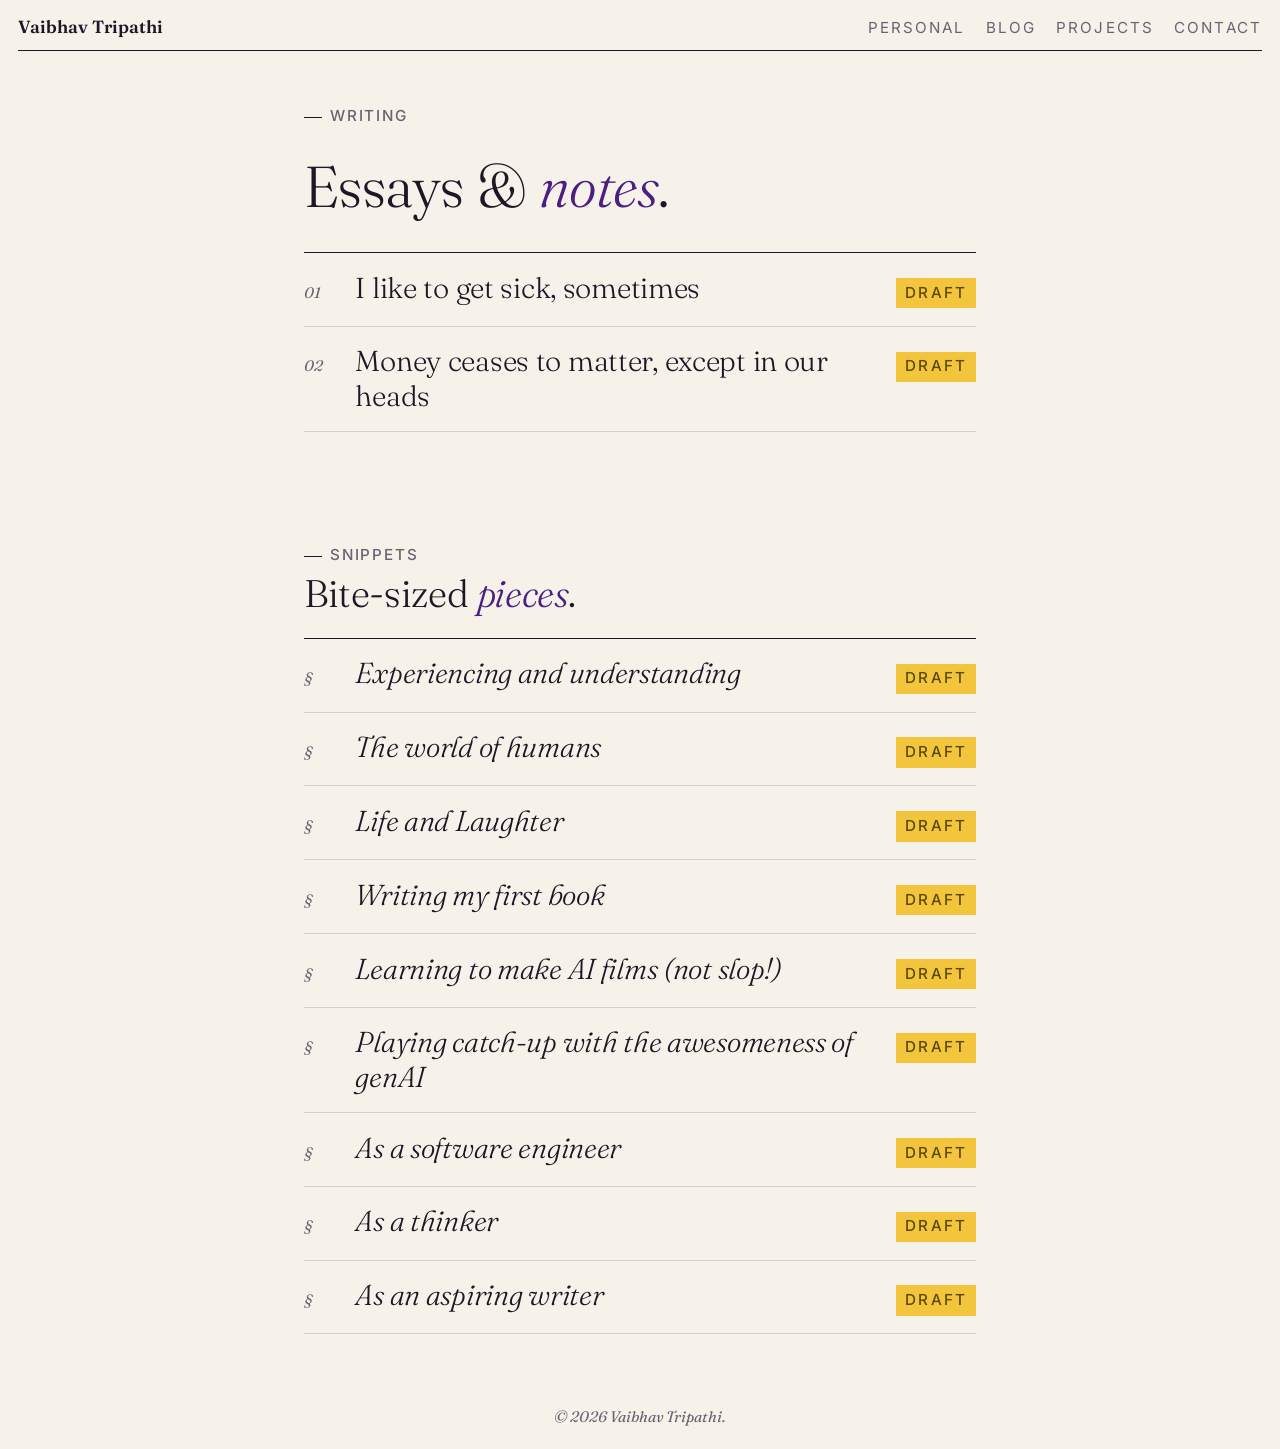
==== blog/index.html @ 3d1169d5 "Blog, snippets, writing tool, and homepage redesign - Hero: new personal statement with snippet-link" ====
<!DOCTYPE html>
<html lang="en">
<head>
  <meta charset="UTF-8" />
  <meta name="viewport" content="width=device-width, initial-scale=1.0" />
  <title>Blog — Vaibhav Tripathi</title>
  <meta name="description" content="Essays and notes by Vaibhav Tripathi." />
  <meta name="theme-color" content="#f6f2ea" />
  <link rel="preconnect" href="https://fonts.googleapis.com" />
  <link rel="preconnect" href="https://fonts.gstatic.com" crossorigin />
  <link href="https://fonts.googleapis.com/css2?family=Fraunces:ital,opsz,wght@0,9..144,300;0,9..144,600;1,9..144,300;1,9..144,600&family=Inter:wght@400;500&display=swap" rel="stylesheet" />
  <link rel="stylesheet" href="../style.css" />
  <link rel="stylesheet" href="../post.css" />
</head>
<body>
  <header class="site-header">
    <nav class="nav">
      <a href="../" class="brand">Vaibhav Tripathi</a>
      <ul class="nav-links">
        <li><a href="../#personal">Personal</a></li>
        <li><a href="../blog/">Blog</a></li>
        <li><a href="../#projects">Projects</a></li>
        <li><a href="../#contact">Contact</a></li>
      </ul>
    </nav>
  </header>

  <main>
    <section class="post">
      <p class="label">Writing</p>
      <h1 class="serif">Essays &amp; <em>notes</em>.</h1>
      <ol class="post-index post-index-essays">
        <li>
          <a href="i-like-to-get-sick-sometimes.html">
            <span class="num">01</span>
            <h2 class="serif">I like to get sick, sometimes</h2>
            <span class="draft">Draft</span>
          </a>
        </li>
        <li>
          <a href="money-ceases-to-matter.html">
            <span class="num">02</span>
            <h2 class="serif">Money ceases to matter, except in our heads</h2>
            <span class="draft">Draft</span>
          </a>
        </li>
      </ol>

      <h2 id="snippets" class="section-title serif"><span class="label">Snippets</span>Bite-sized <em>pieces</em>.</h2>
      <ol class="post-index post-index-snippets">
        <li>
          <a href="snippets/experiencing-and-understanding.html">
            <span class="num">&sect;</span>
            <h2 class="serif">Experiencing and understanding</h2>
            <span class="draft">Draft</span>
          </a>
        </li>
        <li>
          <a href="snippets/world-of-humans.html">
            <span class="num">&sect;</span>
            <h2 class="serif">The world of humans</h2>
            <span class="draft">Draft</span>
          </a>
        </li>
        <li>
          <a href="snippets/life-and-laughter.html">
            <span class="num">&sect;</span>
            <h2 class="serif">Life and Laughter</h2>
            <span class="draft">Draft</span>
          </a>
        </li>
        <li>
          <a href="snippets/writing-my-first-book.html">
            <span class="num">&sect;</span>
            <h2 class="serif">Writing my first book</h2>
            <span class="draft">Draft</span>
          </a>
        </li>
        <li>
          <a href="snippets/learning-to-make-ai-films.html">
            <span class="num">&sect;</span>
            <h2 class="serif">Learning to make AI films (not slop!)</h2>
            <span class="draft">Draft</span>
          </a>
        </li>
        <li>
          <a href="snippets/catching-up-with-generative-ai.html">
            <span class="num">&sect;</span>
            <h2 class="serif">Playing catch-up with the awesomeness of genAI</h2>
            <span class="draft">Draft</span>
          </a>
        </li>
        <li>
          <a href="snippets/as-a-software-engineer.html">
            <span class="num">&sect;</span>
            <h2 class="serif">As a software engineer</h2>
            <span class="draft">Draft</span>
          </a>
        </li>
        <li>
          <a href="snippets/as-a-thinker.html">
            <span class="num">&sect;</span>
            <h2 class="serif">As a thinker</h2>
            <span class="draft">Draft</span>
          </a>
        </li>
        <li>
          <a href="snippets/as-an-aspiring-writer.html">
            <span class="num">&sect;</span>
            <h2 class="serif">As an aspiring writer</h2>
            <span class="draft">Draft</span>
          </a>
        </li>
      </ol>
    </section>
  </main>

  <footer class="site-footer">
    <p>&copy; <span id="year"></span> Vaibhav Tripathi.</p>
  </footer>

  <script>
    document.getElementById('year').textContent = new Date().getFullYear();
  </script>
</body>
</html>
---- style.css ----
/* ==================================================================
   vaibhavtripathi.github.io — "Editorial" bento theme
   Purple + yellow on paper. Fraunces (display) + Inter (text).

   Layout:
     Desktop : 12 cols × 6 rows, fills exactly 100dvh (no scroll).
     Tablet  : 6 cols, rows auto-size, page scrolls.
     Phone   : 2 cols → full-width tiles.

   Everything tweakable lives in :root below. Use admin.html to
   experiment with presets / colours / fonts and export a new block.
================================================================== */

:root {
  /* Colours */
  --bg: #f6f2ea;
  --tile: #fbf9f4;
  --tile-hover: #ffffff;
  --line: #d8d0c2;
  --text: #1d1726;
  --muted: #6b6373;
  --purple: #4b1f82;
  --purple-soft: #ebe2f6;
  --yellow: #f2c53d;
  --yellow-ink: #5c4a05;
  --on-purple: #f6f2ea; /* text on the purple tile */
  --on-yellow: #1d1726; /* headings + links on the yellow tile */

  /* Type */
  --font-display: "Fraunces", Georgia, "Times New Roman", serif;
  --font-text: "Inter", -apple-system, BlinkMacSystemFont, "Segoe UI", system-ui, sans-serif;
  --display-weight: 300;
  --display-tracking: -0.01em;
  --display-scale: 1; /* multiplier on heading sizes */
  --text-scale: 1;    /* multiplier on body sizes */
  /* Floor for all text on the site (= blog-list title size). Nothing renders smaller. */
  --text-min: calc(clamp(0.95rem, 0.7vw + 0.6vh, 1.35rem) * var(--display-scale));

  /* Layout */
  --pad: 18px;
  --gap: 1px; /* hairline grid: tiles share 1px borders */
  --radius: 0px;
}

/* ---------- Reset ---------- */
* { box-sizing: border-box; }
html { scroll-behavior: smooth; }
html, body { height: 100%; }
body {
  margin: 0;
  min-height: 100dvh;
  display: flex;
  flex-direction: column;
  font-family: var(--font-text);
  background: var(--bg);
  color: var(--text);
  line-height: 1.5;
  -webkit-font-smoothing: antialiased;
}
a { color: inherit; text-decoration: none; }
ul, ol { list-style: none; margin: 0; padding: 0; }
h1, h2, h3, p { margin: 0; }

.serif { font-family: var(--font-display); font-weight: var(--display-weight); letter-spacing: var(--display-tracking); }
.serif i, .serif em { font-style: italic; color: var(--purple); }

/* ---------- Header ---------- */
.site-header {
  flex: 0 0 auto;
  margin: 0 var(--pad);
  padding: 14px 0 10px;
  border-bottom: 1px solid var(--text);
}
.nav { display: flex; align-items: center; justify-content: space-between; gap: 16px; }
.brand { font-family: var(--font-display); font-weight: 600; font-size: 1.1rem; }
.masthead-meta { font-size: var(--text-min); letter-spacing: 0.14em; text-transform: uppercase; color: var(--muted); }
.masthead-meta a { border-bottom: 1px solid transparent; transition: color 0.2s, border-color 0.2s; }
.masthead-meta a:hover { color: var(--purple); border-color: var(--purple); }
.nav-links { display: flex; gap: 20px; }
.nav-links a { font-size: var(--text-min); letter-spacing: 0.14em; text-transform: uppercase; color: var(--muted); }
.nav-links a:hover { color: var(--purple); }

/* ---------- Grid ---------- */
main { flex: 1 1 auto; min-height: 0; padding: var(--pad); display: flex; }
.bento {
  flex: 1;
  display: grid;
  gap: var(--gap);
  grid-template-columns: repeat(12, minmax(0, 1fr));
  grid-template-rows: repeat(6, minmax(0, 1fr));
  min-height: 0;
  background: var(--line);
  border: 1px solid var(--line);
}
.tile {
  position: relative;
  overflow: hidden;
  display: flex;
  flex-direction: column;
  padding: clamp(14px, 1.6vw, 28px);
  min-height: 0;
  min-width: 0;
  background: var(--tile);
  border-radius: var(--radius);
  transition: background 0.2s;
}
.tile:hover { background: var(--tile-hover); }
.tile p { overflow: hidden; color: var(--muted); line-height: 1.55; }

.label { font-size: var(--text-min); letter-spacing: 0.12em; text-transform: uppercase; margin-bottom: 0.6em; color: var(--muted); font-weight: 500; }
.label::before { content: ""; display: inline-block; width: 18px; height: 1px; background: var(--text); vertical-align: middle; margin-right: 8px; }

/* Placement (12 × 6) */
.t-hero    { grid-column: 1 / 8;   grid-row: 1 / 5; }
.t-blog    { grid-column: 8 / 11;  grid-row: 1 / 5; }
.t-avail   { grid-column: 11 / 13; grid-row: 1 / 3; }
.t-contact { grid-column: 11 / 13; grid-row: 3 / 5; }
.t-about   { grid-column: 1 / 4;   grid-row: 5 / 7; }
.t-p1      { grid-column: 4 / 7;   grid-row: 5 / 7; }
.t-p2      { grid-column: 7 / 10;  grid-row: 5 / 7; }
.t-p3      { grid-column: 10 / 13; grid-row: 5 / 7; }

/* Fluid type: scales with both axes so tiles stay filled on wide + tall screens */
.t-hero h1 { font-size: calc(clamp(1.8rem, 2.4vw + 2.2vh, 5rem) * var(--display-scale)); line-height: 1.02; }
.t-hero p.tagline { font-size: max(var(--text-min), calc(clamp(0.9rem, 0.6vw + 0.6vh, 1.25rem) * var(--text-scale))); max-width: 34em; }
.tile h2 { font-size: calc(clamp(1.1rem, 1vw + 0.8vh, 1.9rem) * var(--display-scale)); line-height: 1.15; }
.tile h3 { font-size: var(--text-min); line-height: 1.2; }
.tile p { font-size: max(var(--text-min), calc(clamp(0.78rem, 0.45vw + 0.45vh, 1rem) * var(--text-scale))); }
.tags { display: flex; gap: 12px; flex-wrap: wrap; }
.tags span { font-size: var(--text-min); }

/* ---------- Hero ---------- */
.t-hero { justify-content: flex-end; }
.t-hero .big-letter {
  position: absolute; right: -0.05em; top: -0.25em; z-index: 0; pointer-events: none;
  font-family: var(--font-display); font-weight: 600; line-height: 1;
  font-size: clamp(10rem, 18vw + 6vh, 32rem); color: var(--yellow);
}
.t-hero > * { position: relative; z-index: 1; }
.t-hero h1 { margin-bottom: 0.3em; max-width: 12em; }

/* Lead-in: smaller serif, muted, sits just above the headline */
.hero-lead {
  font-size: max(var(--text-min), calc(clamp(0.95rem, 0.7vw + 0.7vh, 1.4rem) * var(--text-scale)));
  font-style: italic; color: var(--muted); max-width: 30em; margin-bottom: 0.9em; line-height: 1.4;
}
.hero-lead em { font-style: normal; color: var(--purple); }

/* Headline: largest type on the page */
.t-hero h1 { font-size: calc(clamp(2.1rem, 2.9vw + 2.6vh, 5.8rem) * var(--display-scale)); }

/* Marker highlight on the key word, drawn in on load */
.hl {
  font-style: italic; font-weight: 600; white-space: nowrap;
  background-image: linear-gradient(var(--yellow), var(--yellow));
  background-repeat: no-repeat; background-size: 0% 0.42em; background-position: 0 86%;
  padding: 0 0.06em; margin: 0 -0.06em;
  animation: hl-draw 0.7s cubic-bezier(0.2, 0.7, 0.2, 1) 0.4s forwards;
}
@keyframes hl-draw { to { background-size: 100% 0.42em; } }
/* lighter variant inside the lead-in: keeps the lead's italic, darkens the word */
.hero-lead .hl { font-weight: 600; color: var(--text); animation-delay: 0.15s; }
@media (prefers-reduced-motion: reduce) { .hl { animation: none; background-size: 100% 0.42em; } }

/* Headline phrases link to snippets */
.hero-link {
  text-decoration: underline; text-decoration-thickness: 0.045em; text-underline-offset: 0.14em;
  text-decoration-color: var(--purple); text-decoration-skip-ink: auto;
  transition: color 0.2s, text-decoration-color 0.2s;
}
.hero-link:hover { color: var(--purple); text-decoration-color: var(--yellow); }
.hero-link:hover em { color: var(--text); }

/* "Through · conversations · science · art" */
.hero-through { display: flex; flex-wrap: wrap; align-items: baseline; gap: 0 0.9em; color: var(--text); }
.hero-through .through-label { font-size: var(--text-min); letter-spacing: 0.14em; text-transform: uppercase; color: var(--muted); font-weight: 500; }
.hero-through span:not(.through-label) { font-family: var(--font-display); font-style: italic; font-size: 1.25em; color: var(--text); }
.hero-through span:not(.through-label) + span::before { content: "·"; color: var(--yellow); font-weight: 700; font-style: normal; margin-right: 0.9em; }
.hero-through span:not(.through-label) + span.amp::before { content: "&"; font-family: var(--font-display); font-style: italic; font-weight: var(--display-weight); color: var(--purple); }
.hero-through { gap: 0 0.9em; }
.hero-through span.amp { margin-right: -0.9em; } /* pull the period flush against "art" */
.btn { font-size: var(--text-min); letter-spacing: 0.12em; text-transform: uppercase; font-weight: 500; }
.btn-text { border-bottom: 1px solid var(--text); padding-bottom: 2px; }
.btn-text:hover { color: var(--purple); border-color: var(--purple); }

/* ---------- Status ---------- */
.t-avail { justify-content: flex-start; }
.dot { display: inline-block; width: 8px; height: 8px; border-radius: 50%; background: var(--purple); }
.t-avail .label { flex-shrink: 0; }
.now-list { margin-top: 0.4em; font-family: var(--font-display); font-size: calc(clamp(1rem, 0.8vw + 0.6vh, 1.5rem) * var(--display-scale)); line-height: 1.25; color: var(--text); }
.now-list li { position: relative; padding-left: 1.1em; }
.now-list li + li { margin-top: 0.6em; }
.now-list li::before { content: "\2192"; position: absolute; left: 0; color: var(--yellow); font-weight: 700; transition: transform 0.2s; }
.now-list li:hover::before { transform: translateX(3px); }
.now-list a { display: block; }
.now-list a:hover { color: var(--purple); }
.now-list i { color: var(--purple); }

/* ---------- Writings (tall purple tile) ---------- */
.t-blog { background: var(--purple); color: var(--on-purple); }
.t-blog:hover { background: var(--purple); }
.t-blog > * { flex-shrink: 0; } /* keep label/footer from collapsing if the tile is full */
.t-blog .label { color: color-mix(in srgb, var(--on-purple) 70%, transparent); }
.t-blog .label::before { background: var(--yellow); }
.blog-heading { font-weight: var(--display-weight); margin-bottom: 0.4em; }
.blog-heading em { color: var(--yellow); }
.sub-label { margin-top: auto; margin-bottom: 0.2em; font-size: var(--text-min); letter-spacing: 0.12em; text-transform: uppercase; color: color-mix(in srgb, var(--on-purple) 60%, transparent); font-weight: 500; }
.blog-list { display: flex; flex-direction: column; }
.blog-list li { border-top: 1px solid color-mix(in srgb, var(--on-purple) 18%, transparent); }
.blog-list li:first-child { border-top: 0; }
.blog-list a { display: flex; align-items: baseline; gap: 12px; padding: 0.45em 0; }
.blog-list .num { flex: 0 0 auto; font-family: var(--font-display); font-style: italic; color: var(--yellow); font-size: var(--text-min); }
.blog-list h3 { font-weight: var(--display-weight); color: var(--on-purple); }
.blog-list a:hover h3 { color: var(--yellow); }
.blog-snippets h3 { font-style: italic; }
.blog-all { align-self: flex-start; margin-top: auto; padding-top: 0.8em; color: var(--on-purple); border-color: var(--yellow); }
.blog-all:hover { color: var(--yellow); border-color: var(--yellow); }

/* ---------- Contact ---------- */
.t-contact { justify-content: space-between; background: var(--yellow); color: var(--on-yellow); }
.t-contact:hover { background: var(--yellow); }
.t-contact p { color: var(--yellow-ink); }
.t-contact .label::before { background: var(--on-yellow); }
.t-contact h2 { font-weight: var(--display-weight); font-size: calc(clamp(1.4rem, 1.4vw + 1vh, 2.6rem) * var(--display-scale)); }
.contact-links { display: grid; grid-template-columns: repeat(4, max-content); gap: clamp(10px, 1.2vw, 18px) clamp(12px, 1.3vw, 22px); }
.contact-links a { display: grid; place-items: center; width: clamp(28px, 2.2vw + 1vh, 40px); height: clamp(28px, 2.2vw + 1vh, 40px); color: #000; transition: color 0.2s, transform 0.2s; }
.contact-links svg { width: 70%; height: 70%; fill: currentColor; }
.contact-links a:hover { color: var(--purple); transform: translateY(-2px); }

/* ---------- Personal (photo tile) ---------- */
.t-personal { justify-content: flex-end; color: #fff; background: #1d1726; }
.t-personal:hover { background: #1d1726; }
.personal-photo {
  position: absolute; inset: 0; width: 100%; height: 100%; z-index: 0;
  object-fit: cover; object-position: 50% 46%; /* both faces in frame, pizza along the bottom */
  transition: transform 0.6s ease;
}
.t-personal:hover .personal-photo { transform: scale(1.04); }
/* bottom scrim so the caption stays legible on any crop */
.t-personal::after {
  content: ""; position: absolute; inset: 0; z-index: 1; pointer-events: none;
  background: linear-gradient(to top, rgba(29, 23, 38, 0.88) 0%, rgba(29, 23, 38, 0.45) 45%, rgba(29, 23, 38, 0) 75%);
}
.t-personal .label, .t-personal .personal-caption { position: relative; z-index: 2; }
.t-personal .label { color: rgba(255, 255, 255, 0.78); margin-bottom: 0.4em; }
.t-personal .label::before { background: var(--yellow); }
.personal-caption {
  font-size: calc(clamp(1.1rem, 1vw + 0.9vh, 1.9rem) * var(--display-scale));
  line-height: 1.15; text-wrap: balance;
  text-shadow: 0 1px 2px rgba(0, 0, 0, 0.35);
}
.personal-caption em { color: var(--yellow); }
.personal-caption::after { content: " \2197"; font-style: normal; font-size: 0.7em; color: var(--yellow); opacity: 0.8; }
.t-personal:hover .personal-caption { color: var(--yellow); }

/* ---------- Projects ---------- */
.proj .num { position: absolute; top: 14px; right: 16px; font-family: var(--font-display); font-style: italic; color: var(--muted); font-size: max(var(--text-min), clamp(0.9rem, 0.9vw, 1.2rem)); }
.proj h3 { margin: 0.4em 0 0.4em; font-weight: 600; padding-right: 30px; }
.proj .tags { margin-top: auto; padding-top: 10px; }
.proj .tags span { letter-spacing: 0.1em; text-transform: uppercase; color: var(--muted); }
.proj .tags span::before { content: "· "; color: var(--yellow); font-weight: 700; }
.proj:hover h3 { color: var(--purple); }
.t-p1 { background: var(--purple-soft); }
.t-p1:hover { background: var(--purple-soft); }
/* Featured article (generated from content/posts.json → "featured": true) */
.t-featured .num { font-size: clamp(1.4rem, 1.6vw, 2.2rem); color: var(--purple); opacity: 0.55; top: 8px; }
.t-featured h3 { font-weight: var(--display-weight); font-size: calc(clamp(1.15rem, 1vw + 0.9vh, 1.9rem) * var(--display-scale)); line-height: 1.12; }
.t-featured h3 em { color: var(--purple); }
.t-featured .label::before { background: var(--purple); }
.t-featured:hover h3 { color: var(--purple); }
.t-featured .tags span::before { color: var(--purple); }

/* ---------- Footer (only shown when the page scrolls) ---------- */
.site-footer { display: none; color: var(--muted); font-family: var(--font-display); font-style: italic; }

/* ================= Tablet ================= */
@media (max-width: 1024px) {
  /* Release the fixed-height chain: with a definite container height and
     negative free space, auto rows never grow past their minimum and tiles
     overlap. Let the page flow and scroll instead. */
  html, body { height: auto; }
  body { min-height: 100dvh; }
  main { flex: none; display: block; min-height: 0; }
  .bento {
    grid-template-columns: repeat(6, minmax(0, 1fr));
    grid-template-rows: none;
    grid-auto-rows: minmax(150px, auto);
    min-height: calc(100dvh - 72px); /* still fill the first screen */
  }
  .t-hero    { grid-column: 1 / 7; grid-row: auto; min-height: 44dvh; }
  .t-avail   { grid-column: 1 / 3; grid-row: auto; }
  .t-contact { grid-column: 3 / 7; grid-row: auto; }
  .t-blog    { grid-column: 1 / 7; grid-row: auto; }
  .t-about   { grid-column: 1 / 4; grid-row: auto; }
  .t-p1      { grid-column: 4 / 7; grid-row: auto; }
  .t-p2      { grid-column: 1 / 4; grid-row: auto; }
  .t-p3      { grid-column: 4 / 7; grid-row: auto; }
  .tile p { overflow: visible; }
  .masthead-meta { display: none; }
  .site-footer { display: block; text-align: center; padding: 0 16px 20px; font-size: var(--text-min); }
}

/* ================= Phone ================= */
@media (max-width: 600px) {
  :root { --text-min: calc(clamp(0.95rem, 4.5vw, 1.25rem) * var(--display-scale)); }
  .bento { grid-template-columns: repeat(2, minmax(0, 1fr)); grid-auto-rows: minmax(120px, auto); }
  .t-hero    { grid-column: 1 / 3; min-height: 60dvh; }
  .t-avail, .t-blog, .t-contact, .t-about, .t-p1, .t-p2, .t-p3 { grid-column: 1 / 3; }
  .nav-links { display: none; }
  /* width-only type scale: vh-based sizes get too big on tall narrow screens */
  .t-hero h1 { font-size: calc(clamp(1.8rem, 9vw, 2.8rem) * var(--display-scale)); overflow-wrap: break-word; }
  .t-hero .big-letter { font-size: clamp(10rem, 60vw, 16rem); }
  .tile h2 { font-size: calc(clamp(1.1rem, 5.5vw, 1.6rem) * var(--display-scale)); }
  .tile h3 { font-size: var(--text-min); }
  .tile p { font-size: max(var(--text-min), calc(clamp(0.8rem, 3.6vw, 0.95rem) * var(--text-scale))); }
}
---- post.css ----
/* ==================================================================
   Blog pages — loaded after style.css so it inherits :root tokens
   (colours, fonts) and the header, then switches the body from the
   fixed-height bento grid to a normal scrolling article layout.
================================================================== */

html, body { height: auto; }
body { min-height: 100dvh; }
main { flex: 1 1 auto; display: block; padding: 0 var(--pad); }

.masthead-meta { display: none; }

/* ---------- Article ---------- */
.post {
  max-width: 42rem;
  margin: 0 auto;
  padding: clamp(32px, 6vh, 72px) 0 clamp(40px, 8vh, 96px);
}
.post-meta {
  display: flex; align-items: center; gap: 14px; flex-wrap: wrap;
  font-size: var(--text-min); letter-spacing: 0.14em; text-transform: uppercase; color: var(--muted); font-weight: 500;
}
.post-meta .num { font-family: var(--font-display); font-style: italic; text-transform: none; letter-spacing: 0; font-size: max(var(--text-min), 1rem); }
.post-meta .draft { background: var(--yellow); color: var(--yellow-ink); padding: 0.25em 0.6em; }
.post-meta .kind { background: var(--purple-soft); color: var(--purple); padding: 0.25em 0.6em; }
.post-snippet h1 { font-size: clamp(1.8rem, 4vw, 3rem); }
.post-back { margin-top: 1.6em; }
.post-back .btn-text { font-size: var(--text-min); }
.post h1 {
  margin: 0.5em 0 0.6em;
  font-size: clamp(2rem, 5vw, 3.6rem);
  line-height: 1.05;
  max-width: 14em;
}
.post .lede { font-family: var(--font-display); font-style: italic; font-size: max(var(--text-min), 1.2rem); color: var(--muted); line-height: 1.5; }
.post hr { border: 0; border-top: 1px solid var(--text); margin: 2em 0; }
.post-body p { margin: 0 0 1.2em; font-size: max(var(--text-min), 1.02rem); line-height: 1.75; color: var(--text); }
.post-body p:first-of-type::first-letter {
  font-family: var(--font-display); font-weight: 600; color: var(--purple);
  font-size: 3.2em; float: left; line-height: 0.8; margin: 0.08em 0.12em 0 0;
}
.post-body h2 { font-size: max(var(--text-min), 1.5rem); margin: 1.8em 0 0.6em; line-height: 1.2; }
.post-body a { border-bottom: 1px solid var(--text); }
.post-body a:hover { color: var(--purple); border-color: var(--purple); }
.post-body h3 { font-size: max(var(--text-min), 1.2rem); margin: 1.5em 0 0.5em; }
.post-body ul, .post-body ol { margin: 0 0 1.2em; padding-left: 1.4em; font-size: max(var(--text-min), 1.02rem); line-height: 1.75; }
.post-body ul { list-style: disc; }
.post-body ol { list-style: decimal; }
.post-body li + li { margin-top: 0.3em; }
.post-body li::marker { color: var(--purple); }
.post-body img { display: block; max-width: 100%; height: auto; margin: 1.6em 0; }
.post-body code { font-family: ui-monospace, SFMono-Regular, Menlo, monospace; font-size: 0.9em; background: var(--purple-soft); color: var(--purple); padding: 0.1em 0.35em; }
.post-body pre { margin: 0 0 1.4em; padding: 1em 1.2em; background: var(--text); color: var(--bg); overflow-x: auto; font-size: 0.9rem; line-height: 1.55; }
.post-body pre code { background: none; color: inherit; padding: 0; font-size: inherit; }
.post-body hr { border: 0; border-top: 1px solid var(--line); margin: 2em 0; }
.post-meta .date { font-family: var(--font-display); font-style: italic; text-transform: none; letter-spacing: 0; font-size: max(var(--text-min), 1rem); }
.post-body blockquote { margin: 1.6em 0; padding-left: 1.2em; border-left: 2px solid var(--yellow); font-family: var(--font-display); font-style: italic; font-size: max(var(--text-min), 1.15rem); color: var(--muted); }

.placeholder {
  padding: 1.2em 1.4em; background: var(--purple-soft); color: var(--purple);
  font-family: var(--font-display); font-style: italic; font-size: max(var(--text-min), 1.05rem); line-height: 1.5;
}

/* ---------- Prev / next ---------- */
.post-nav {
  display: grid; grid-template-columns: 1fr 1fr; gap: 1px;
  margin-top: 3em; background: var(--line); border: 1px solid var(--line);
}
.post-nav a, .post-nav span { display: flex; flex-direction: column; gap: 0.4em; padding: 18px; background: var(--tile); min-height: 110px; }
.post-nav a:hover { background: var(--tile-hover); }
.post-nav a:hover h3 { color: var(--purple); }
.post-nav .label { margin-bottom: 0; }
.post-nav .next { text-align: right; align-items: flex-end; }
.post-nav .next .label::before { display: none; }
.post-nav .next .label::after { content: ""; display: inline-block; width: 18px; height: 1px; background: var(--text); vertical-align: middle; margin-left: 8px; }
.post-nav h3 { font-size: max(var(--text-min), 1.05rem); line-height: 1.25; }

/* ---------- Blog index ---------- */
.section-title { display: block; margin: 3em 0 0; font-size: clamp(1.5rem, 3.4vw, 2.4rem); line-height: 1.1; }
.section-title .label { display: block; font-family: var(--font-text); margin: 0 0 0.5em; }
.post-index-snippets .num { color: var(--yellow-ink); }
.post-index-snippets h2 { font-size: clamp(1.1rem, 2.2vw, 1.45rem); font-style: italic; }
.post-index { list-style: none; margin: 1.5em 0 0; padding: 0; border-top: 1px solid var(--text); }
.post-index li { border-bottom: 1px solid var(--line); }
.post-index a { display: flex; align-items: baseline; gap: 18px; padding: 1.1em 0; }
.post-index a:hover h2 { color: var(--purple); }
.post-index .num { flex: 0 0 2.2em; font-size: var(--text-min); font-family: var(--font-display); font-style: italic; color: var(--muted); }
.post-index h2 { font-size: clamp(1.25rem, 2.6vw, 1.8rem); line-height: 1.2; margin: 0; }
.post-index .draft { margin-left: auto; flex: 0 0 auto; font-size: var(--text-min); letter-spacing: 0.14em; text-transform: uppercase; background: var(--yellow); color: var(--yellow-ink); padding: 0.25em 0.6em; font-weight: 500; }

.site-footer { display: block; text-align: center; padding: 0 16px 20px; font-size: var(--text-min); }

@media (max-width: 600px) {
  .nav-links { display: flex; }
  .post-nav { grid-template-columns: 1fr; }
  .post-nav .next { text-align: left; align-items: flex-start; }
  .post-index .draft { display: none; }
}
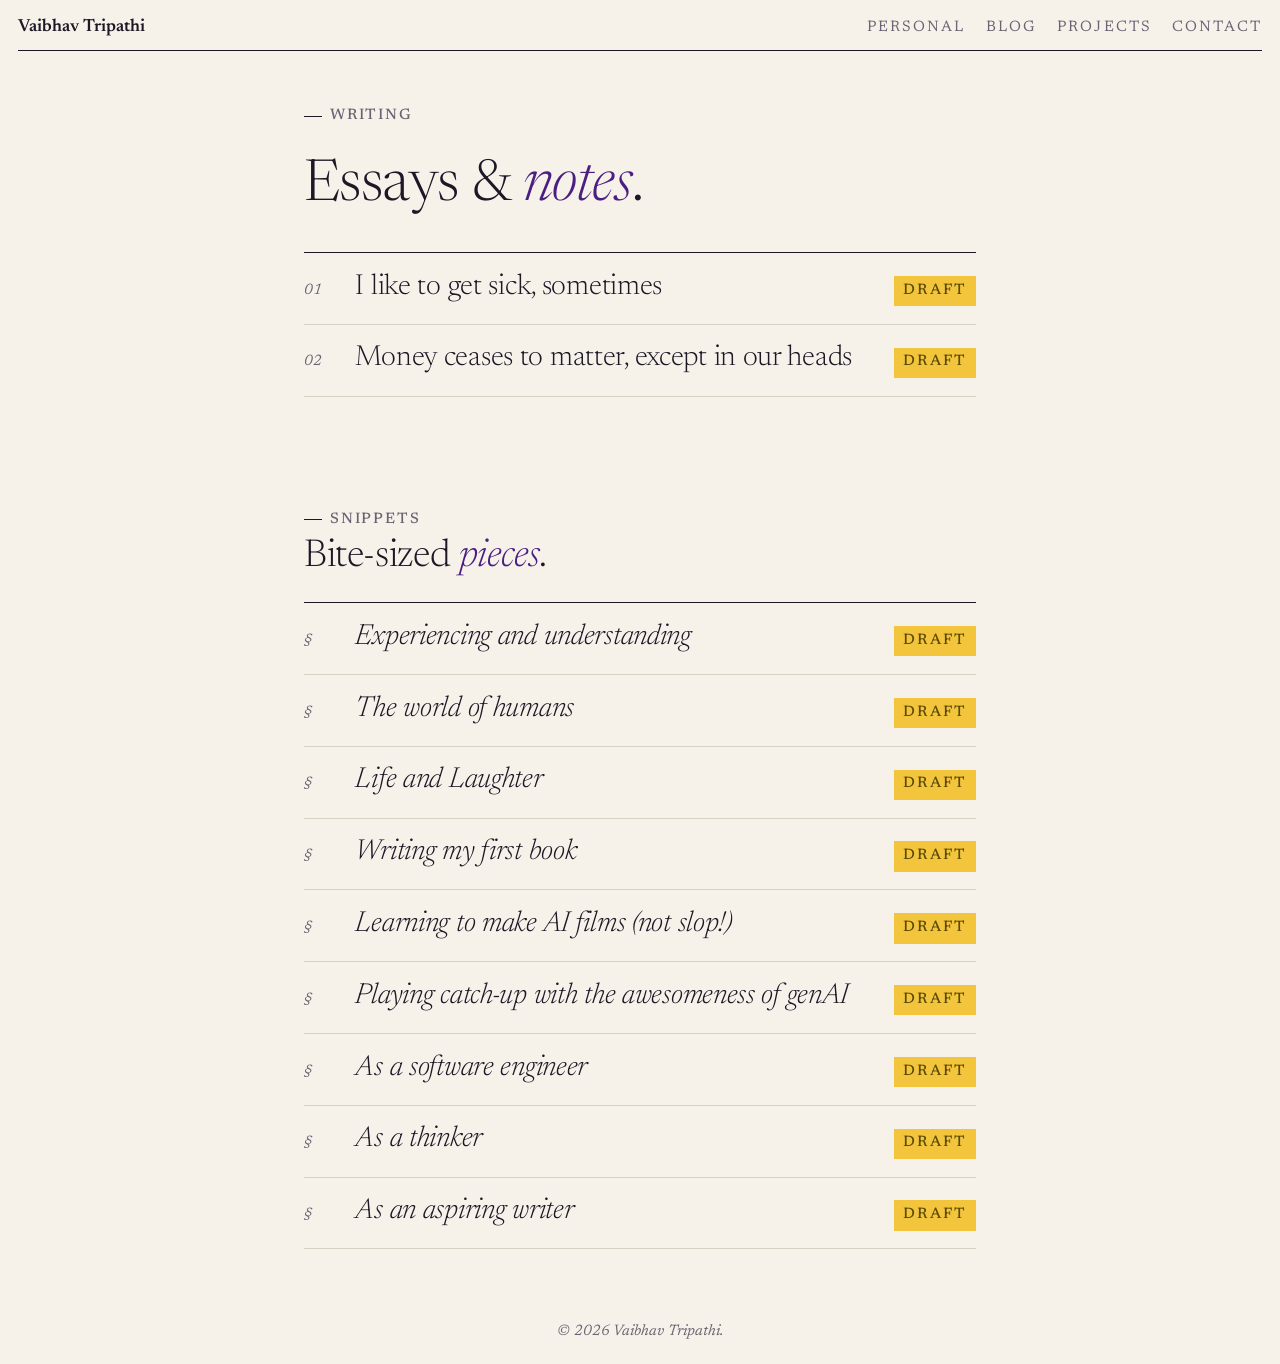
==== commit 77c459cc: "Typography: Newsreader for display and text site-wide (replaces Fraunces + Inter)" ====
--- a/blog/index.html
+++ b/blog/index.html
@@ -8,7 +8,7 @@
   <meta name="theme-color" content="#f6f2ea" />
   <link rel="preconnect" href="https://fonts.googleapis.com" />
   <link rel="preconnect" href="https://fonts.gstatic.com" crossorigin />
-  <link href="https://fonts.googleapis.com/css2?family=Fraunces:ital,opsz,wght@0,9..144,300;0,9..144,600;1,9..144,300;1,9..144,600&family=Inter:wght@400;500&display=swap" rel="stylesheet" />
+  <link href="https://fonts.googleapis.com/css2?family=Newsreader:ital,opsz,wght@0,6..72,300..700;1,6..72,300..700&display=swap" rel="stylesheet" />
   <link rel="stylesheet" href="../style.css" />
   <link rel="stylesheet" href="../post.css" />
 </head>
--- a/style.css
+++ b/style.css
@@ -1,6 +1,6 @@
 /* ==================================================================
    vaibhavtripathi.github.io — "Editorial" bento theme
-   Purple + yellow on paper. Fraunces (display) + Inter (text).
+   Purple + yellow on paper. Newsreader for both display and text.
 
    Layout:
      Desktop : 12 cols × 6 rows, fills exactly 100dvh (no scroll).
@@ -27,8 +27,8 @@
   --on-yellow: #1d1726; /* headings + links on the yellow tile */
 
   /* Type */
-  --font-display: "Fraunces", Georgia, "Times New Roman", serif;
-  --font-text: "Inter", -apple-system, BlinkMacSystemFont, "Segoe UI", system-ui, sans-serif;
+  --font-display: "Newsreader", Georgia, "Times New Roman", serif;
+  --font-text: "Newsreader", Georgia, "Times New Roman", serif;
   --display-weight: 300;
   --display-tracking: -0.01em;
   --display-scale: 1; /* multiplier on heading sizes */
@@ -106,15 +106,16 @@
 }
 .tile:hover { background: var(--tile-hover); }
 .tile p { overflow: hidden; color: var(--muted); line-height: 1.55; }
+.proj p:not(.label) { display: -webkit-box; -webkit-line-clamp: 4; -webkit-box-orient: vertical; }
 
 .label { font-size: var(--text-min); letter-spacing: 0.12em; text-transform: uppercase; margin-bottom: 0.6em; color: var(--muted); font-weight: 500; }
 .label::before { content: ""; display: inline-block; width: 18px; height: 1px; background: var(--text); vertical-align: middle; margin-right: 8px; }
 
 /* Placement (12 × 6) */
-.t-hero    { grid-column: 1 / 8;   grid-row: 1 / 5; }
-.t-blog    { grid-column: 8 / 11;  grid-row: 1 / 5; }
-.t-avail   { grid-column: 11 / 13; grid-row: 1 / 3; }
-.t-contact { grid-column: 11 / 13; grid-row: 3 / 5; }
+.t-hero    { grid-column: 1 / 7;   grid-row: 1 / 5; }
+.t-blog    { grid-column: 7 / 10;  grid-row: 1 / 5; }
+.t-avail   { grid-column: 10 / 13; grid-row: 1 / 3; }
+.t-contact { grid-column: 10 / 13; grid-row: 3 / 5; }
 .t-about   { grid-column: 1 / 4;   grid-row: 5 / 7; }
 .t-p1      { grid-column: 4 / 7;   grid-row: 5 / 7; }
 .t-p2      { grid-column: 7 / 10;  grid-row: 5 / 7; }
@@ -296,7 +297,19 @@
   .t-p2      { grid-column: 1 / 4; grid-row: auto; }
   .t-p3      { grid-column: 4 / 7; grid-row: auto; }
   .tile p { overflow: visible; }
+  .proj p:not(.label) { display: block; -webkit-line-clamp: none; }
+  .tile { padding: 24px 22px; }
   .masthead-meta { display: none; }
+  /* auto-margins only space things out in the fixed-height desktop grid */
+  .sub-label { margin-top: 1.4em; }
+  .blog-heading { margin-bottom: 0.2em; }
+  .blog-all { margin-top: 1.4em; }
+  .contact-links { margin-top: 1.4em; }
+  .now-list { margin-top: 0.8em; }
+  .now-list li + li { margin-top: 0.8em; }
+  .t-personal { min-height: 300px; }
+  .t-featured p, .proj p { margin-top: 0.4em; }
+  .proj .tags { padding-top: 18px; }
   .site-footer { display: block; text-align: center; padding: 0 16px 20px; font-size: var(--text-min); }
 }
 
@@ -304,12 +317,24 @@
 @media (max-width: 600px) {
   :root { --text-min: calc(clamp(0.95rem, 4.5vw, 1.25rem) * var(--display-scale)); }
   .bento { grid-template-columns: repeat(2, minmax(0, 1fr)); grid-auto-rows: minmax(120px, auto); }
-  .t-hero    { grid-column: 1 / 3; min-height: 60dvh; }
+  .t-hero    { grid-column: 1 / 3; min-height: 0; padding-top: 6.5rem; padding-bottom: 2.2rem; }
+  .tile { padding: 28px 22px; }
+  .site-header { padding: 16px 0 12px; }
+  main { padding: 14px; }
+  .label { margin-bottom: 0.9em; }
+  .hero-lead { margin-bottom: 1.2em; }
+  .t-hero h1 { margin-bottom: 0.45em; }
+  .hero-through { margin-top: 0.4em; row-gap: 0.3em; }
+  .blog-list a { padding: 0.6em 0; }
+  .contact-links { gap: 16px 20px; }
+  .contact-links a { width: 40px; height: 40px; }
+  .t-personal { min-height: 340px; }
+  .site-footer { padding: 8px 16px 28px; }
   .t-avail, .t-blog, .t-contact, .t-about, .t-p1, .t-p2, .t-p3 { grid-column: 1 / 3; }
   .nav-links { display: none; }
   /* width-only type scale: vh-based sizes get too big on tall narrow screens */
   .t-hero h1 { font-size: calc(clamp(1.8rem, 9vw, 2.8rem) * var(--display-scale)); overflow-wrap: break-word; }
-  .t-hero .big-letter { font-size: clamp(10rem, 60vw, 16rem); }
+  .t-hero .big-letter { font-size: clamp(6rem, 34vw, 10rem); top: -0.22em; }
   .tile h2 { font-size: calc(clamp(1.1rem, 5.5vw, 1.6rem) * var(--display-scale)); }
   .tile h3 { font-size: var(--text-min); }
   .tile p { font-size: max(var(--text-min), calc(clamp(0.8rem, 3.6vw, 0.95rem) * var(--text-scale))); }
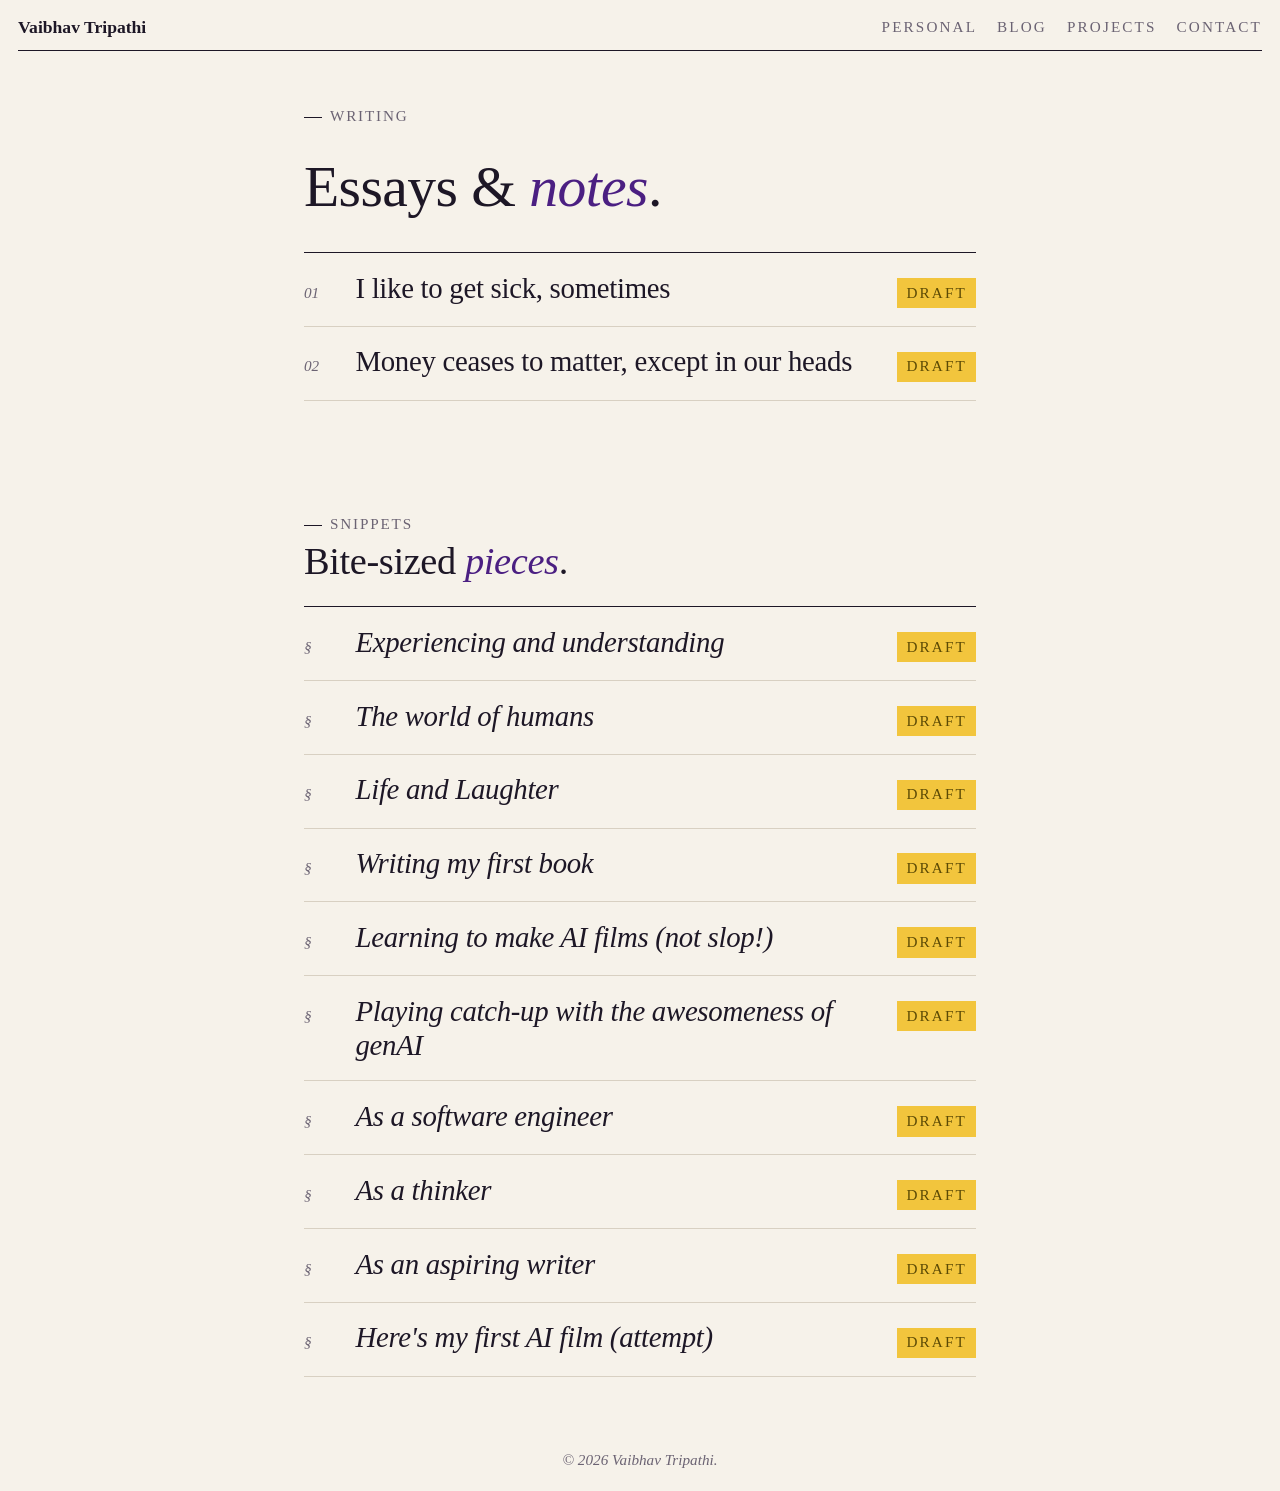
==== commit ca8e864e: "Project tiles: Writing my first book, Here's my first AI film (attempt) + new snippet" ====
--- a/blog/index.html
+++ b/blog/index.html
@@ -8,7 +8,7 @@
   <meta name="theme-color" content="#f6f2ea" />
   <link rel="preconnect" href="https://fonts.googleapis.com" />
   <link rel="preconnect" href="https://fonts.gstatic.com" crossorigin />
-  <link href="https://fonts.googleapis.com/css2?family=Newsreader:ital,opsz,wght@0,6..72,300..700;1,6..72,300..700&display=swap" rel="stylesheet" />
+  <link href="https://fonts.googleapis.com/css2?family=Fraunces:ital,opsz,wght@0,9..144,300;0,9..144,600;1,9..144,300;1,9..144,600&family=Inter:wght@400;500&display=swap" rel="stylesheet" />
   <link rel="stylesheet" href="../style.css" />
   <link rel="stylesheet" href="../post.css" />
 </head>
@@ -111,6 +111,13 @@
             <span class="draft">Draft</span>
           </a>
         </li>
+        <li>
+          <a href="snippets/my-first-ai-film.html">
+            <span class="num">&sect;</span>
+            <h2 class="serif">Here&#x27;s my first AI film (attempt)</h2>
+            <span class="draft">Draft</span>
+          </a>
+        </li>
       </ol>
     </section>
   </main>
--- a/style.css
+++ b/style.css
@@ -105,6 +105,33 @@
   transition: background 0.2s;
 }
 .tile:hover { background: var(--tile-hover); }
+
+/* 3D pop-out on hover: tile lifts toward the viewer, siblings stay put.
+   Hover-capable pointers only (touch would leave a tile stuck "up"). */
+@media (hover: hover) and (prefers-reduced-motion: no-preference) {
+  .bento { perspective: 1400px; }
+  /* desktop fits one screen; don't let a lifted edge tile spawn a scrollbar */
+  @media (min-width: 1025px) { body { overflow: hidden; } }
+  .tile {
+    transform: translateZ(0);
+    transform-origin: center;
+    transition: background 0.2s, transform 0.38s cubic-bezier(0.2, 0.8, 0.2, 1), box-shadow 0.38s cubic-bezier(0.2, 0.8, 0.2, 1);
+    will-change: transform;
+  }
+  .tile:hover {
+    z-index: 5;
+    transform: translateZ(28px) translateY(-3px);
+    box-shadow:
+      0 1px 0 var(--line),
+      0 12px 24px -10px rgba(29, 23, 38, 0.28),
+      0 28px 48px -16px rgba(75, 31, 130, 0.22);
+  }
+  /* hairline grid shows through the gap; give the lifted tile a crisp edge */
+  .tile:hover::before {
+    content: ""; position: absolute; inset: -1px; z-index: -1; pointer-events: none;
+    border: 1px solid color-mix(in srgb, var(--text) 18%, transparent);
+  }
+}
 .tile p { overflow: hidden; color: var(--muted); line-height: 1.55; }
 .proj p:not(.label) { display: -webkit-box; -webkit-line-clamp: 4; -webkit-box-orient: vertical; }
 
@@ -257,6 +284,7 @@
 /* ---------- Projects ---------- */
 .proj .num { position: absolute; top: 14px; right: 16px; font-family: var(--font-display); font-style: italic; color: var(--muted); font-size: max(var(--text-min), clamp(0.9rem, 0.9vw, 1.2rem)); }
 .proj h3 { margin: 0.4em 0 0.4em; font-weight: 600; padding-right: 30px; }
+.proj h3 em { font-weight: var(--display-weight); }
 .proj .tags { margin-top: auto; padding-top: 10px; }
 .proj .tags span { letter-spacing: 0.1em; text-transform: uppercase; color: var(--muted); }
 .proj .tags span::before { content: "· "; color: var(--yellow); font-weight: 700; }
